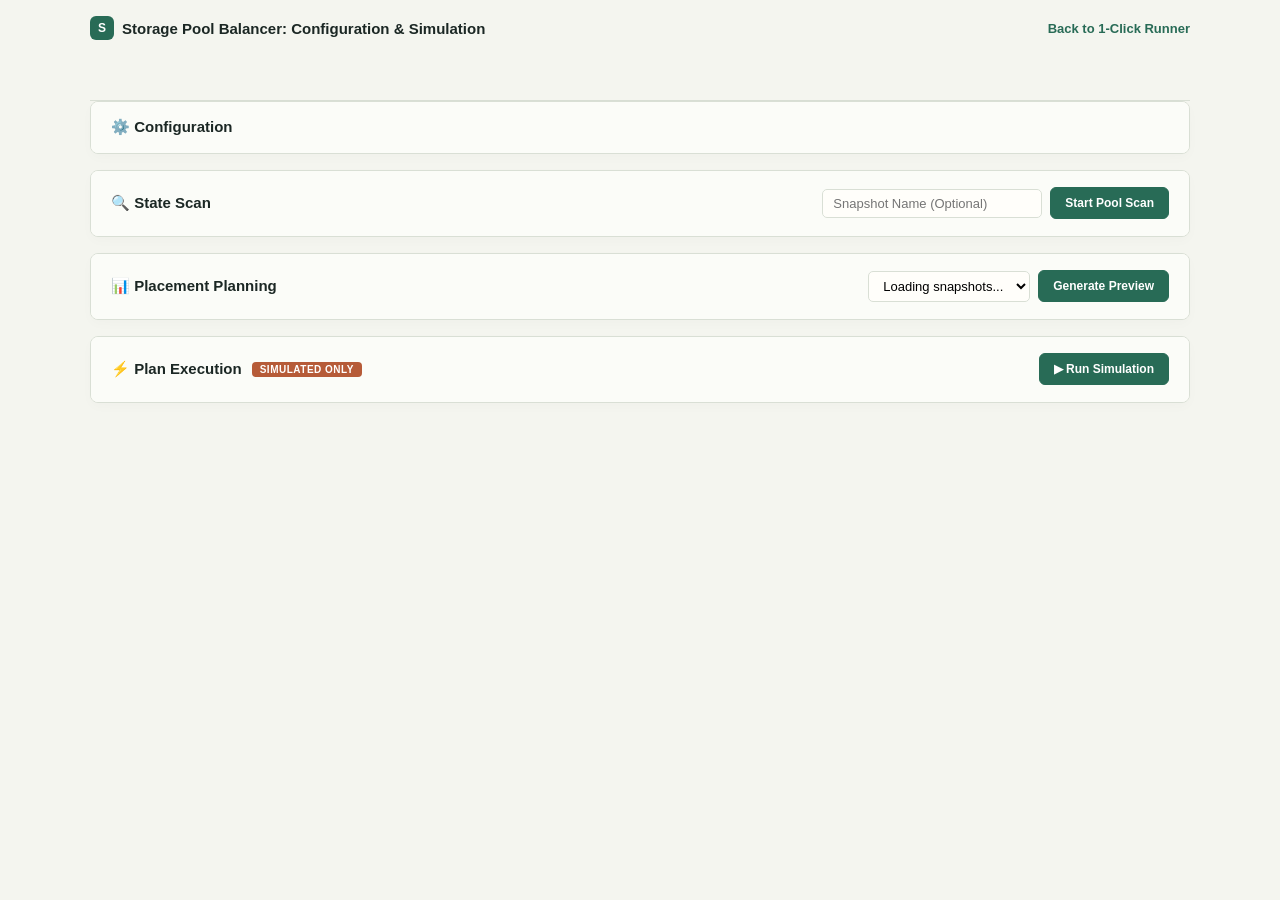
==== StorageBalancer.App/wwwroot/configuration.html @ 64edea71 "Added "Empty Folder Cleanup" step in Plan Execution" ====
<!DOCTYPE html>
<html lang="en">
<head>
    <meta charset="utf-8">
    <meta name="viewport" content="width=device-width, initial-scale=1">
    <title>Storage Pool Balancer: Configuration & Simulation</title>
    <link rel="stylesheet" href="/shared.css">
    <style>
        :root { color-scheme:light; --ink:#1b2724; --muted:#687772; --paper:#f4f5ef; --surface:#fffefa; --line:#d9dfd5; --green:#286b56; --deep:#1d4d3e; --orange:#b65b38; --blue:#205e7a; }
        * { box-sizing:border-box; }
        body { margin:0; color:var(--ink); background-color:var(--paper); font-family:"Segoe UI Variable","Segoe UI",sans-serif; }
        button,input,select { font:inherit; }
        button { cursor:pointer; }
        .shell { width:min(1100px,calc(100% - 36px)); margin:0 auto; padding-bottom: 60px; }
        header { display:flex; align-items:center; justify-content:space-between; padding:16px 0; border-bottom:1px solid var(--line); margin-bottom: 24px; }
        .brand { font-size:15px; font-weight:750; color:var(--ink); text-decoration:none; display:flex; align-items:center; gap:8px;}
        .brand-icon { background:var(--green); color:white; width:24px; height:24px; border-radius:6px; display:grid; place-items:center; font-size:12px; }
        .nav-link { color:var(--green); font-size:13px; font-weight:650; text-decoration:none; }

        details { background:var(--surface); border:1px solid var(--line); border-radius:8px; margin-bottom:16px; overflow:hidden; box-shadow:0 4px 12px rgba(0,0,0,0.02); }
        summary { padding:16px 20px; font-size:15px; font-weight:700; cursor:pointer; background:#fbfcf8; user-select:none; border-bottom:1px solid transparent; transition:border-color 0.2s; display:flex; justify-content:space-between; align-items:center; }
        details[open] summary { border-bottom-color:var(--line); }
        .summary-title { display:flex; align-items:center; gap:10px; }
        .summary-subtitle { font-size:12px; color:var(--muted); font-weight:400; }
        .content { padding:20px; }

        .btn { padding:8px 14px; border:1px solid var(--line); border-radius:6px; background:var(--surface); color:var(--ink); font-size:12px; font-weight:650; }
        .btn:hover { border-color:#9daea3; }
        .btn.primary { background:var(--green); border-color:var(--green); color:white; }
        .btn.primary:hover { background:var(--deep); }
        .btn:disabled { opacity:0.5; cursor:wait; }
        .btn.danger { color:var(--orange); border-color:var(--line); }

        .vol-grid { display:grid; grid-template-columns: 80px 1.2fr 1.2fr 110px 120px 40px; gap:8px; align-items:center; margin-bottom:8px; }
        @media(max-width:800px) { .vol-grid { grid-template-columns: 1fr; border-bottom:1px dashed var(--line); padding-bottom:12px; } }

        .field input, .field select { width:100%; padding:6px 10px; border:1px solid var(--line); border-radius:5px; background:#fbfcf8; outline:none; font-size:13px; min-height: 32px; }
        .field input:focus, .field select:focus { border-color:var(--green); box-shadow:0 0 0 2px rgb(40 107 86 / 12%); }
        .field-header { font-size:11px; font-weight:700; color:var(--muted); text-transform:uppercase; margin-bottom:4px; padding-left:2px; }

        .vol-headers { display:grid; grid-template-columns: 80px 1.2fr 1.2fr 110px 120px 40px; gap:8px; margin-bottom:8px; }
        @media(max-width:800px) { .vol-headers { display:none; } }

        .rule-card { border:1px solid var(--line); border-radius:6px; padding:12px; margin-bottom:10px; background:#fbfcf8; }
        .rule-row-1 { display:grid; grid-template-columns: 1fr auto auto auto; gap:12px; align-items:center; margin-bottom:10px; }
        .rule-row-2 { border-top:1px dashed var(--line); padding-top:10px; display:flex; flex-wrap:wrap; gap:6px; align-items:center; }
        .hidden { display: none !important; }

        .pill { padding:4px 10px; border-radius:99px; font-size:11px; font-weight:700; cursor:pointer; user-select:none; transition:all 0.15s; border:1px solid var(--line); background:var(--surface); color:var(--muted); }
        .pill.active { background:var(--green); border-color:var(--green); color:white; }
        .pill:hover:not(.active) { border-color:var(--muted); color:var(--ink); }
        .pill.pill-all { border: 1px dashed #3182ce; color: #2b6cb0; background: transparent; font-weight: 700; }
        .pill.pill-all:hover:not(.active) { border-color: #2b6cb0; background: rgb(49 130 206 / 10%); }
        .pill.pill-all.active { background: #2b6cb0; border-color: #2b6cb0; color: white; }
        .pill.inherited-all { border: 1px solid var(--green) !important; box-shadow: inset 0 0 0 1px var(--green); background: transparent !important; color: var(--green) !important; font-weight: 700; }
        .pill-divider { width: 1px; height: 16px; background: var(--line); margin: 0 4px; display: inline-block; }

        .scan-table { width:100%; border-collapse:collapse; font-size:13px; table-layout:fixed; }
        .scan-table th { text-align:left; font-size:11px; font-weight:750; color:var(--muted); text-transform:uppercase; padding:8px; border-bottom:1px solid var(--line); }
        .scan-table td { padding:10px 8px; border-bottom:1px solid #f0f3f1; }
        /* State Indicators */
        .state-pill { display: inline-block; padding: 4px 10px; border-radius: 99px; font-size: 11px; font-weight: 750; white-space: nowrap; }
        .state-complete { background: #d1e7dd; color: #0f5132; }
        .state-failed { background: #f8d7da; color: #842029; }
        .state-text { display: inline-flex; align-items: center; gap: 6px; font-size: 12px; font-weight: 650; white-space: nowrap; color: var(--ink); }
        .status-dot { width: 8px; height: 8px; border-radius: 50%; }
        .dot-scan { background: var(--green); box-shadow: 0 0 0 0 rgba(40,107,86,0.4); animation: pulse 1.5s infinite; }
        .dot-wait { background: #a0aba6; } /* Neutral gray for waiting */
        @keyframes pulse { 0% { box-shadow: 0 0 0 0 rgba(40,107,86,0.5); } 70% { box-shadow: 0 0 0 5px rgba(40,107,86,0); } 100% { box-shadow: 0 0 0 0 rgba(40,107,86,0); } }

        .toolbar { display:flex; gap:12px; align-items:center; justify-content:space-between; margin-bottom:16px; }
        .unit-input { position:relative; }
        .unit-input input { padding-right:32px; }
        .unit-input span { position:absolute; right:8px; top:8px; font-size:11px; color:var(--muted); }
        .remove-btn { background:none; border:none; color:var(--orange); font-size:18px; font-weight:bold; cursor:pointer; padding:4px; opacity:0.6; }
        .remove-btn:hover { opacity:1; }
        .notice { font-size:13px; margin-bottom:12px; padding:12px 16px; border-radius:6px; display:none; }
        .notice.error { color:#842029; background-color:#f8d7da; border:1px solid #f5c2c7; display:block; }
        .notice.success { color:#0f5132; background-color:#d1e7dd; border:1px solid #badbcc; display:block; }
        .notice.info { color:var(--deep); background-color:#eaf2ed; border:1px solid #c2dbcd; display:flex; align-items:center; gap:10px; }
        .spinner { width:14px; height:14px; border:2px solid currentColor; border-top-color:transparent; border-radius:50%; animation:spin 0.8s linear infinite; display:inline-block; vertical-align:middle; flex-shrink:0; }
        @keyframes spin { 0% { transform: rotate(0deg); } 100% { transform: rotate(360deg); } }

        /* Nested Collapsables */
        .sub-details { border: 1px solid var(--line); border-radius: 6px; margin-bottom: 20px; background: #fffefa; }
        .sub-details > summary { padding: 12px 16px; font-size: 14px; background: color-mix(in srgb, var(--paper) 60%, transparent); border-radius: 6px; }
        .sub-details[open] > summary { border-bottom-left-radius: 0; border-bottom-right-radius: 0; border-bottom: 1px solid var(--line); }
        .sub-details:not([open]) > summary .btn, .sub-details:not([open]) > summary .drivepool-toggle, .sub-details:not([open]) > summary .plan-stayed-intact-toggle { display: none !important; }
        .sub-content { padding: 16px; }

        /* Ordering Buttons */
        .move-btn { background: none; border: none; font-size: 14px; cursor: pointer; color: var(--muted); padding: 2px 4px; border-radius: 4px; }
        .move-btn:hover { color: var(--ink); background: var(--line); }
        .rule-row-1 { display: grid; grid-template-columns: auto 1fr auto auto auto; gap: 12px; align-items: center; margin-bottom: 10px; }

        /* Drag and Drop styles */
        .drag-handle { cursor: grab; padding: 0 4px; color: var(--muted); font-size: 16px; user-select: none; }
        .drag-handle:active { cursor: grabbing; }
        .rule-card.dragging { opacity: 0.4; border: 1px dashed var(--muted); }
        .rule-card.drag-over { box-shadow: 0 -3px 0 var(--green); z-index: 1; position: relative; }
        /* This prevents drag flickering when hovering over inputs inside the card */
        body.is-dragging .rule-card * { pointer-events: none; }

        /* Simulation Table Extras */
        th[title], .field-header[title], label[title], .reason-badge[title] { cursor: help; }
        .sortable { cursor: pointer; user-select: none; }
        .sortable:hover { color: var(--ink) !important; }
        .util-bar-bg { flex: 1; background: var(--line); height: 6px; border-radius: 3px; overflow: hidden; max-width: 150px; }
        .util-bar-fill { background: var(--green); height: 100%; transition: width 0.3s; }

        /* Simulation & Preview Rich Visuals */
        .plan-table { width:100%; border-collapse:collapse; font-size:12px; text-align:left; }
        .plan-table th { padding:8px 12px; font-size:10px; font-weight:750; color:var(--muted); text-transform:uppercase; border-bottom:1px solid var(--line); }
        .plan-table td { padding:10px 12px; border-bottom:1px solid #f0f3f1; vertical-align: top; }
        .plan-muted { color:var(--muted); }
        .reason-badge { display:inline-block; padding:3px 6px; background:#e9eee3; color:var(--deep); border-radius:4px; font-size:10px; font-weight:700; white-space:nowrap; }
        .target-col { display:flex; align-items:center; gap:6px; white-space:nowrap; }
        .transfer-swatch { width:9px; height:9px; flex:none; background:var(--source-color); border-radius:2px; display:inline-block; }

        .volume-grid { display:grid; grid-template-columns:repeat(auto-fit,minmax(min(100%,270px),1fr)); gap:10px; margin-top:15px; }
        .volume-card { min-width:0; padding:0; overflow:hidden; color:var(--ink); text-align:left; background:var(--surface); border:1px solid var(--line); border-top:5px solid var(--volume-color); border-radius:7px; }
        .volume-card-head { display:flex; justify-content:space-between; gap:12px; padding:12px 13px 8px; background:color-mix(in srgb,var(--volume-color) 11%,var(--surface)); border-bottom:1px solid color-mix(in srgb,var(--volume-color) 22%,var(--line)); }
        .volume-alias { font-size:14px; font-weight:750; }
        .volume-size { text-align:right; white-space:nowrap; font-size:12px; font-variant-numeric:tabular-nums; }
        .provenance-bar { display:flex; height:19px; margin:6px 13px 8px; overflow:hidden; background:#e4e8e1; border-radius:3px; }
        .provenance-segment { min-width:1px; height:100%; }
        .provenance-legend { display:flex; flex-wrap:wrap; gap:5px 11px; padding:0 13px 11px; }
        .provenance-key { display:inline-flex; align-items:center; gap:5px; color:var(--muted); font-size:10px; }
        .volume-state { padding:0 13px 11px; color:var(--orange); font-size:11px; }
    </style>
</head>
<body>
    <header class="shell">
        <a href="/" class="brand"><span class="brand-icon">S</span> Storage Pool Balancer: Configuration & Simulation</a>
        <a href="/" class="nav-link">Back to 1-Click Runner</a>
    </header>

    <main class="shell">
        <!-- CONFIGURATION -->
        <details id="details-config">
            <summary>
                <div class="summary-title">⚙️ Configuration</div>
            </summary>
            <div class="content">
                <div class="toolbar" style="margin-bottom:24px;">
                    <div style="display:flex; gap:16px; width:100%;">
                        <div class="field" style="flex:1;">
                            <div class="field-header" title="Folder directory where storage pool scan snapshots (.json) are stored and loaded">Snapshots Folder</div>
                            <input type="text" id="cfg-snapshot-dir" placeholder="E:\Snapshots">
                        </div>
                    </div>
                </div>

                <!-- VOLUMES SUB-SECTION -->
                <details class="sub-details" open>
                    <summary style="display:flex; justify-content:space-between; align-items:center;">
                        <span title="Physical or logical volumes participating in the storage pool">Volumes</span>
                        <div style="display:flex; align-items:center; gap:16px;">
                            <label for="cfg-drivepool" class="drivepool-toggle" onclick="event.stopPropagation();" style="display:inline-flex; align-items:center; gap:6px; font-size:12px; font-weight:600; cursor:pointer;" title="DrivePool mode: When enabled, the Root Folder will be determined automatically (PoolPart.*, and it's not hidden).">
                                <input type="checkbox" id="cfg-drivepool" style="width:14px; height:14px;" onchange="toggleRootFolders()"> DrivePool Mode
                            </label>
                            <button class="btn" onclick="event.preventDefault(); addVolume()" title="Add a new volume to the pool configuration">+ Add Volume</button>
                        </div>
                    </summary>
                    <div class="sub-content">
                        <div class="vol-headers" id="vol-headers">
                            <div class="field-header" title="Short identifier for the volume (e.g. M01) used in rules and balancing reports">Alias</div>
                            <div class="field-header" title="Local drive letter or directory path where the volume is mounted (e.g. R:\ or C:\Mount\Vol1)">Mount Point</div>
                            <div class="field-header root-header" title="Relative folder path inside the mount point where pool content begins (leave blank if at volume root). In DrivePool mode, Root Folder will be determined automatically (PoolPart.*, and it's not hidden).">Root Folder</div>
                            <div class="field-header" title="Total usable storage capacity of the volume in GiB">Capacity</div>
                            <div class="field-header" title="Only use when more then one volume are on the same physical disk, the name is not important, This allows the tool to limit to one action at a times on those volumes">Physical Disk</div>
                            <div></div>
                        </div>
                        <div id="volumes-container"></div>
                    </div>
                </details>

                <!-- RULES SUB-SECTION -->
                <details class="sub-details" open>
                    <summary>
                        <span title="Balancing rules defining where specific folders in the pool are stored. Evaluated from top to bottom.">Balancing Rules</span>
                        <button class="btn" onclick="event.preventDefault(); addRule()" title="Create a new file placement rule to control folder placement">+ Add Rule</button>
                    </summary>
                    <div class="sub-content">
                        <div id="rules-container"></div>
                    </div>
                </details>

                <!-- EXECUTION & SAFETY SUB-SECTION -->
                <details class="sub-details" open>
                    <summary>
                        <span title="Settings controlling balancing execution and safe file transfer workers">Execution & Safety Settings</span>
                    </summary>
                    <div class="sub-content">
                        <div style="display:grid; grid-template-columns:repeat(auto-fit, minmax(220px, 1fr)); gap:16px;">
                            <div class="field">
                                <div class="field-header" title="Maximum concurrent threads / worker tasks to move files concurrently during live execution (subject to physical disk locks)">Live Execution Threads</div>
                                <input type="number" id="cfg-max-threads" min="1" max="16" value="2">
                            </div>
                            <div class="field" style="display:flex; flex-direction:column; justify-content:center;">
                                <label style="display:flex; align-items:center; gap:8px; font-size:13px; font-weight:600; cursor:pointer;" title="Re-read file from destination stream after copying to verify bit-level checksum match">
                                    <input type="checkbox" id="cfg-verify-copies" checked style="width:16px; height:16px;">
                                    Verify File Copies (Checksum)
                                </label>
                                <div style="font-size:11px; color:var(--muted); margin-top:4px;">Stream SHA-256 verification before source deletion</div>
                            </div>
                        </div>
                    </div>
                </details>

                <div id="config-notice" class="notice"></div>

                <div style="display:flex; justify-content:flex-end; margin-top:20px;">
                    <button class="btn primary" id="btn-save-config" onclick="saveConfig();" style="padding:10px 22px; font-size:13px;" title="Save all changes to volumes, rules, and pool settings">Save Configuration</button>
                </div>
            </div>
        </details>

        <!-- STATE SCAN -->
        <details id="details-scan">
            <summary style="display:flex; justify-content:space-between; align-items:center; gap:12px; flex-wrap:wrap;">
                <div class="summary-title">🔍 State Scan <span class="summary-subtitle" id="scan-subtitle"></span></div>
                <div style="display:flex; align-items:center; gap:8px;" onclick="event.stopPropagation();">
                    <input type="text" id="scan-name" placeholder="Snapshot Name (Optional)" title="Optional custom name for this scan snapshot. Defaults to date and time if empty" style="width:220px; padding:6px 10px; border:1px solid var(--line); border-radius:5px; background:var(--surface); font-size:13px; font-weight:normal;">
                    <button class="btn danger" id="btn-scan-cancel" onclick="event.stopPropagation(); cancelScan()" style="display:none;" title="Cancel the currently running pool scan">Cancel Scan</button>
                    <button class="btn primary" id="btn-scan-start" onclick="event.stopPropagation(); document.getElementById('details-scan').open = true; startScan();" title="Start scanning all configured volumes to catalog files, folders, and sizes">Start Pool Scan</button>
                </div>
            </summary>
            <div class="content">
                <table class="scan-table">
                <thead>
                        <tr>
                            <th style="width: 70px;" title="Volume alias being scanned">Volume</th>
                            <th style="width: 120px;" title="Current scan status: Scanning, Waiting, Queued, Ready, or Complete">State</th>
                            <th style="width: 80px; text-align:right;" title="Total number of files cataloged on this volume">Files</th>
                            <th style="width: 80px; text-align:right;" title="Total number of directories cataloged on this volume">Folders</th>
                            <th style="width: 100px; text-align:right;" title="Total logical file size scanned on this volume">Logical Data</th>
                            <th style="width: auto; padding-left: 16px;" title="Folder path currently being scanned on disk">Current Path</th>
                        </tr>
                    </thead>
                        <tbody id="scan-tbody">
                        <tr><td colspan="6" style="text-align:center; color:var(--muted); padding:20px;">No scan running.</td></tr>
                    </tbody>
                </table>
                <div id="scan-notice" class="notice"></div>
            </div>
        </details>

        <!-- PLACEMENT PLANNING -->
        <details id="details-plan">
            <summary style="display:flex; justify-content:space-between; align-items:center; gap:12px; flex-wrap:wrap;">
                <div class="summary-title">📊 Placement Planning <span class="summary-subtitle" id="plan-subtitle"></span></div>
                <div style="display:flex; align-items:center; gap:8px;" onclick="event.stopPropagation();">
                    <select id="plan-snapshot-select" onchange="state.activePlanSnapshot = null;" style="max-width:280px; padding:6px 10px; border:1px solid var(--line); border-radius:5px; background:var(--surface); font-size:13px; font-weight:normal;"><option value="">Loading snapshots...</option></select>
                    <button class="btn primary" id="btn-plan-generate" onclick="event.stopPropagation(); document.getElementById('details-plan').open = true; generatePlan();">Generate Preview</button>
                </div>
            </summary>
            <div class="content">
                <div id="plan-notice" class="notice"></div>

                <div id="plan-results" style="margin-top:20px;"></div>
            </div>
        </details>

        <!-- PLAN EXECUTION (SIMULATION) -->
        <details id="details-exec">
            <summary style="display:flex; justify-content:space-between; align-items:center; gap:12px; flex-wrap:wrap;">
                <div class="summary-title" style="display:flex; align-items:center; gap:10px;">
                    <span>⚡ Plan Execution</span>
                    <span style="background:#b65b38; color:white; font-size:10px; font-weight:800; padding:2px 8px; border-radius:4px; letter-spacing:0.5px;">SIMULATED ONLY</span>
                    <span class="summary-subtitle" id="exec-subtitle"></span>
                </div>
                <div style="display:flex; align-items:center; gap:8px;" onclick="event.stopPropagation();">
                    <button class="btn danger" id="btn-exec-cancel" onclick="event.stopPropagation(); cancelSimExecution()" style="display:none;" title="Cancel currently running simulation">Cancel Simulation</button>
                    <button class="btn primary" id="btn-exec-start" onclick="event.stopPropagation(); document.getElementById('details-exec').open = true; startSimExecution();" title="Run simulated file balancing execution">▶ Run Simulation</button>
                </div>
            </summary>
            <div class="content">
                <!-- Simulation Settings Toolbar -->
                <div class="toolbar" style="margin-bottom:16px; background:#fbfcf9; border:1px solid var(--line); border-radius:6px; padding:12px 16px; display:flex; flex-wrap:wrap; gap:16px; align-items:flex-end;">
                    <div class="field" style="flex:1; min-width:220px; align-self:center;">
                        <span style="font-size:12px; color:var(--muted);">
                            Uses snapshot selected in <strong>Placement Planning</strong> above.
                        </span>
                    </div>
                    <div class="field" style="width:160px;">
                        <div class="field-header" title="Maximum concurrent worker threads for this simulation">Nb of threads for Sim</div>
                        <input type="number" id="sim-threads" min="1" max="16" value="2">
                    </div>
                    <div class="field" style="width:180px;">
                        <div class="field-header" title="Simulated time scale for file balancing">Sim Duration</div>
                        <select id="sim-duration">
                            <option value="0">0s (Instant / No delay)</option>
                            <option value="30">30 seconds</option>
                            <option value="60">1 minute</option>
                            <option value="120" selected>2 minutes (Default)</option>
                            <option value="300">5 minutes</option>
                            <option value="600">10 minutes</option>
                        </select>
                    </div>
                </div>

                <!-- Summary bar with progress stats -->
                <div class="exec-summary-bar" id="exec-summary-bar" style="display:none;">
                    <div class="exec-stat">
                        <span class="exec-stat-label">Progress</span>
                        <span class="exec-stat-value" id="exec-pct">0%</span>
                    </div>
                    <div class="exec-stat">
                        <span class="exec-stat-label">Transferred</span>
                        <span class="exec-stat-value" id="exec-transferred">0 B / 0 B</span>
                    </div>
                    <div class="exec-stat">
                        <span class="exec-stat-label">Files</span>
                        <span class="exec-stat-value" id="exec-files">0 / 0</span>
                    </div>
                    <div class="exec-stat">
                        <span class="exec-stat-label">Transfer Speed</span>
                        <span class="exec-stat-value" id="exec-speed">0 MB/s</span>
                    </div>
                    <div class="exec-stat">
                        <span class="exec-stat-label">Folders Cleaned</span>
                        <span class="exec-stat-value" id="exec-folders-cleaned">-</span>
                    </div>
                    <div class="exec-progress-container">
                        <div class="exec-progress-fill" id="exec-progress-fill"></div>
                    </div>
                </div>

                <div id="exec-notice" class="notice"></div>

                <!-- Execution table with live dual bars and active disk indicator -->
                <table class="plan-table" id="exec-table" style="width:100%; margin-top:10px;">
                    <thead>
                        <tr>
                            <th style="width: 110px;" title="Volume and physical disk participating in balancing">Volume</th>
                            <th style="width: 80px; text-align:right;" title="Usable capacity of the volume">Capacity</th>
                            <th style="width: auto; min-width: 260px; padding-left: 12px; padding-right: 12px;" title="Visual progression of outgoing data (-OUT) and incoming data (+IN) absorbing into the volume">START (-OUT) vs END (+IN)</th>
                            <th style="width: 240px;" title="Live disk reading or writing activity with throughput">Current Activity</th>
                            <th style="width: 140px; text-align:right;" title="Remaining data to be moved out (-OUT) and moved in (+IN)">Data Remaining</th>
                            <th style="width: 90px; text-align:right;" title="Remaining files to be moved out (-OUT) and moved in (+IN)">Files Remaining</th>
                        </tr>
                    </thead>
                    <tbody id="exec-tbody">
                        <tr><td colspan="6" style="text-align:center; color:var(--muted); padding:20px;">No simulation running. Select a snapshot and click 'Run Simulation'.</td></tr>
                    </tbody>
                </table>
                <div id="exec-folder-cleanup-container" style="display:none; margin-top:20px;"></div>
            </div>
        </details>
    </main>

    <script src="/shared-scanner.js"></script>
    <script src="/shared-planner.js"></script>
    <script src="/shared-executer.js"></script>
    <script>
        const escapeHtml = Balancer.escapeHtml;
        const formatBytes = Balancer.formatBytes;

        let state = { config: { volumes: [], filePlacementRules: [] }, scanPolling: false, activePlanSnapshot: null };
        let draggedRuleIndex = null;
        let activePlan = null;
        let placementSortCol = 'path';
        let placementSortDesc = false;
        let showStayedIntact = false;
        let activeVolumeColors = new Map();

        // ================= CONFIGURATION =================
        async function loadConfig() {
            try {
                const res = await fetch('/api/config');
                if(!res.ok) throw new Error("Failed to load config");
                state.config = await res.json();

                state.config.volumes = state.config.volumes || [];
                state.config.filePlacementRules = state.config.filePlacementRules || [];
                state.config.duplicates = state.config.duplicates || { consolidate: false, allowedVolumeAliases: [] };
                state.config.filler = state.config.filler || { allowedVolumeAliases: [] };
                state.config.unmatched = state.config.unmatched || { allowedVolumeAliases: [] };

                document.getElementById('cfg-snapshot-dir').value = state.config.snapshotsFolder || '';
                document.getElementById('cfg-drivepool').checked = state.config.drivePoolMode;
                document.getElementById('cfg-max-threads').value = state.config.maxExecutionThreads || 2;
                document.getElementById('cfg-verify-copies').checked = state.config.verifyCopies !== false;

                renderVolumes();
                renderRules();
                toggleRootFolders();
                document.getElementById('cfg-drivepool').addEventListener('change', toggleRootFolders);
            } catch (err) {
                showConfigNotice(err.message, true);
            }
        }

        function toggleRootFolders() {
            const isDp = document.getElementById('cfg-drivepool').checked;
            document.querySelectorAll('.root-header, .root-cell').forEach(el => el.style.display = isDp ? 'none' : 'block');
        }

        function renderVolumes() {
            const container = document.getElementById('volumes-container');
            if(!state.config.volumes.length) { container.innerHTML = '<div style="color:var(--muted); font-size:13px;">No volumes defined.</div>'; return; }

            container.innerHTML = state.config.volumes.map((v, i) => `
                <div class="vol-grid" data-index="${i}">
                    <div class="field"><input type="text" class="v-alias" value="${escapeHtml(v.alias)}" placeholder="M01"></div>
                    <div class="field"><input type="text" class="v-mount" value="${escapeHtml(v.mountPoint)}" placeholder="R:\\"></div>
                    <div class="field root-cell"><input type="text" class="v-root" value="${escapeHtml(v.rootFolderRelativePath)}" placeholder="(Root)"></div>
                    <div class="field unit-input"><input type="number" class="v-cap" step="0.1" value="${(v.capacity / (1024**3)).toFixed(1)}"><span>GiB</span></div>
                    <div class="field"><input type="text" class="v-disk" value="${escapeHtml(v.disk)}" placeholder="(Optional)"></div>
                    <button class="remove-btn" onclick="if(confirm('Are you sure you want to delete this volume?')) removeVolume(${i})" title="Remove Volume">×</button>
                </div>
            `).join('');
            toggleRootFolders();
        }

        function syncDOMToState() {
            // Save volumes
            const volRows = document.querySelectorAll('.vol-grid');
            state.config.volumes = Array.from(volRows).map(row => {
                const capStr = row.querySelector('.v-cap').value;
                return {
                    alias: row.querySelector('.v-alias').value.trim(),
                    mountPoint: row.querySelector('.v-mount').value.trim(),
                    rootFolderRelativePath: row.querySelector('.v-root') ? row.querySelector('.v-root').value.trim() : '',
                    capacity: capStr ? Math.round(parseFloat(capStr) * (1024**3)) : 0,
                    disk: row.querySelector('.v-disk').value.trim()
                };
            });

            // Save user rules
            const ruleCards = document.querySelectorAll('.rule-card:not(.rule-card-special)');
            state.config.filePlacementRules = Array.from(ruleCards).map(card => {
                const isDef = card.querySelector('.r-def').checked;
                const isAllActive = card.querySelector('.pill-all')?.classList.contains('active');
                const allowedAliases = isDef ? [] : (isAllActive ? ['*'] : Array.from(card.querySelectorAll('.pill:not(.pill-all).active')).map(p => p.textContent.trim()));
                return {
                    fullRelativePath: card.querySelector('.r-path').value.trim().replace(/\//g, '\\'),
                    startingDepth: parseInt(card.querySelector('.r-depth').value) || 1,
                    deferToFiller: isDef,
                    allowedVolumeAliases: allowedAliases
                };
            });

            // Save special rules (Duplicates, Filler, Unmatched)
            const dupConsolidate = document.getElementById('duplicate-consolidate')?.checked || false;
            const dupIsAllActive = document.querySelector('#duplicate-pills .pill-all')?.classList.contains('active');
            const dupPills = dupIsAllActive ? ['*'] : Array.from(document.querySelectorAll('#duplicate-pills .pill:not(.pill-all).active')).map(p => p.textContent.trim());
            state.config.duplicates = {
                consolidate: dupConsolidate,
                allowedVolumeAliases: dupPills
            };

            const fillerIsAllActive = document.querySelector('#filler-pills .pill-all')?.classList.contains('active');
            const fillerPills = fillerIsAllActive ? ['*'] : Array.from(document.querySelectorAll('#filler-pills .pill:not(.pill-all).active')).map(p => p.textContent.trim());
            state.config.filler = {
                consolidate: false,
                allowedVolumeAliases: fillerPills
            };

            const unmatchedIsAllActive = document.querySelector('#unmatched-pills .pill-all')?.classList.contains('active');
            const unmatchedPills = unmatchedIsAllActive ? ['*'] : Array.from(document.querySelectorAll('#unmatched-pills .pill:not(.pill-all).active')).map(p => p.textContent.trim());
            state.config.unmatched = {
                consolidate: false,
                allowedVolumeAliases: unmatchedPills
            };

            // Save execution settings
            state.config.maxExecutionThreads = parseInt(document.getElementById('cfg-max-threads')?.value) || 2;
            state.config.verifyCopies = document.getElementById('cfg-verify-copies')?.checked !== false;
        }

        function addVolume() {
            syncDOMToState();
            state.config.volumes.push({ alias: '', mountPoint: '', capacity: 0, rootFolderRelativePath: '', disk: '' });
            renderVolumes();
            renderRules();
        }

        function removeVolume(idx) {
            syncDOMToState();
            state.config.volumes.splice(idx, 1);
            renderVolumes();
            renderRules();
        }

        // --- Drag and Drop Handlers ---
        function handleDragStart(e, idx) {
            syncDOMToState(); // Save inputs before reordering
            draggedRuleIndex = idx;
            e.dataTransfer.effectAllowed = 'move';
            e.dataTransfer.setData('text/plain', idx);
            // setTimeout prevents the element from visually disappearing while dragging
            setTimeout(() => {
                e.target.classList.add('dragging');
                document.body.classList.add('is-dragging');
            }, 0);
        }

        function handleDragOver(e) {
            e.preventDefault(); // Necessary to allow dropping
            e.dataTransfer.dropEffect = 'move';
            const card = e.target.closest('.rule-card');
            if (card && !card.classList.contains('rule-card-special') && card.dataset.index != draggedRuleIndex) {
                card.classList.add('drag-over');
            }
            return false;
        }

        function handleDragLeave(e) {
            const card = e.target.closest('.rule-card');
            if (card) {
                card.classList.remove('drag-over');
            }
        }

        function handleDrop(e, targetIdx) {
            e.stopPropagation();
            e.preventDefault();
            if (draggedRuleIndex !== null && draggedRuleIndex !== targetIdx && targetIdx < state.config.filePlacementRules.length) {
                const rules = state.config.filePlacementRules;
                const [movedRule] = rules.splice(draggedRuleIndex, 1);
                rules.splice(targetIdx, 0, movedRule);
                renderRules();
            }
            return false;
        }

        function handleDragEnd(e) {
            e.target.classList.remove('dragging');
            document.body.classList.remove('is-dragging');
            document.querySelectorAll('.rule-card').forEach(c => c.classList.remove('drag-over'));
            draggedRuleIndex = null;
        }

        // --- Rule Rendering ---
        function renderRules() {
            const container = document.getElementById('rules-container');
            const rules = state.config.filePlacementRules || [];
            const aliases = (state.config.volumes || []).map(v => v.alias || '(Empty)');

            function renderPillList(allowedList) {
                if (!aliases.length) return '<span style="font-size:11px; color:var(--muted);">Add a volume first</span>';
                const isAll = (allowedList || []).includes('*');
                const allowed = new Set(allowedList || []);
                return `
                    <div class="pill pill-all ${isAll ? 'active' : ''}" onclick="toggleAllPill(this)" title="Always allow all pool volumes (including any drives added later)">✦ All</div>
                    <div class="pill-divider"></div>` +
                    aliases.map(a =>
                        `<div class="pill ${isAll ? 'inherited-all' : (allowed.has(a) ? 'active' : '')}" onclick="togglePill(this)">${escapeHtml(a)}</div>`
                    ).join('');
            }

            const defDup = state.config.duplicates || { consolidate: false, allowedVolumeAliases: [] };
            const defDupPills = renderPillList(defDup.allowedVolumeAliases);

            const filler = state.config.filler || { allowedVolumeAliases: [] };
            const fillerPills = renderPillList(filler.allowedVolumeAliases);

            const defUnmatched = state.config.unmatched || { allowedVolumeAliases: [] };
            const defUnmatchedPills = renderPillList(defUnmatched.allowedVolumeAliases);

            const hasFillerRules = rules.some(r => r.deferToFiller);

            let userRulesHtml = rules.map((r, i) => {
                const isDef = r.deferToFiller;
                const pills = renderPillList(r.allowedVolumeAliases);

                return `
                <div class="rule-card" data-index="${i}" draggable="true"
                     ondragstart="handleDragStart(event, ${i})" ondragover="handleDragOver(event)"
                     ondragleave="handleDragLeave(event)" ondrop="handleDrop(event, ${i})" ondragend="handleDragEnd(event)">
                    <div class="rule-row-1">
                        <div style="display:flex; gap:2px; padding-right:8px; border-right:1px solid var(--line); align-items:center;">
                            <div class="drag-handle" title="Drag to reorder rule priority (rules are evaluated top-to-bottom)">⋮⋮</div>
                            <button class="move-btn" onclick="moveRule(${i}, 'up')" title="Move rule up (evaluated earlier)">↑</button>
                            <button class="move-btn" onclick="moveRule(${i}, 'down')" title="Move rule down (evaluated later)">↓</button>
                        </div>
                        <div class="field"><input type="text" class="r-path" value="${escapeHtml(r.fullRelativePath)}" placeholder="Path (e.g. Movies)" title="Root-relative folder path in the pool to balance (e.g. Movies, Backups, or leave blank for entire pool)"></div>
                        <label style="font-size:12px; display:flex; align-items:center; gap:6px; cursor:pointer;" title="Postpones placing these files until all consolidated rules have run. Files stay on their current drive if space allows, or scatter individually across target volumes to fill remaining space without folder consolidation.">
                            <input type="checkbox" class="r-def" ${isDef?'checked':''} onchange="toggleRuleDef(this)"> Defer to filler
                        </label>
                        <div class="field r-depth-container" style="display:${isDef ? 'none' : 'flex'}; align-items:center; gap:6px;" title="Starting Depth: Folder nesting level at which rules apply. Depth 1 balances this entire folder as a single unit onto one volume. Depth 2 splits and balances immediate subfolders independently across target volumes. Higher depths balance deeper subfolders.">
                            <span style="font-size:12px; color:var(--muted);">Depth:</span>
                            <input type="number" class="r-depth" min="1" value="${r.startingDepth}" style="width:60px;">
                        </div>
                        <button class="remove-btn" onclick="if(confirm('Are you sure you want to delete this rule?')) removeRule(${i})" title="Remove Rule">×</button>
                    </div>
                    <div class="rule-row-2 ${isDef?'hidden':''}">
                        <span style="font-size:11px; color:var(--muted); margin-right:8px;" title="Allowed target volumes where files matching this rule may be placed. Click volumes or choose '✦ All'.">TARGETS:</span>
                        <div class="rule-pills-container" style="display:inline-flex; flex-wrap:wrap; gap:6px; align-items:center;">
                            ${pills}
                        </div>
                    </div>
                </div>
                `;
            }).join('');

            if (rules.length === 0) {
                userRulesHtml = '<div style="color:var(--muted); font-size:13px; margin-bottom:12px;">No custom rules defined (all files will follow placement below).</div>';
            }

            const duplicateHtml = `
            <div class="rule-card rule-card-special" style="border-left: 3px solid var(--muted); background: #fdfdfc;">
                <div class="rule-row-1" style="grid-template-columns: auto 1fr auto;">
                    <div style="display:flex; align-items:center;">
                        <span style="font-size:11px; font-weight:800; color:var(--deep); background:#ecefe9; padding:2px 8px; border-radius:4px; letter-spacing:0.5px;" title="Duplicate file copies (e.g. DrivePool mirrored copies). Processed after all custom rules.">DUPLICATE</span>
                    </div>
                    <div></div>
                    <label style="font-size:12px; display:flex; align-items:center; gap:6px; cursor:pointer;" title="Consolidate duplicate copies: When checked, tries to place all duplicate copies under a folder (grouped by rule depth) onto the same volume (1 copy per volume) rather than dispersing them across emptiest volumes.">
                        <input type="checkbox" id="duplicate-consolidate" ${defDup.consolidate ? 'checked' : ''}> Consolidate
                    </label>
                </div>
                <div class="rule-row-2">
                    <span style="font-size:11px; color:var(--muted); margin-right:8px;" title="Preferred target volumes for duplicate copies. If preferred volumes are full, all pool volumes will be used. Click volumes or choose '✦ All'.">TARGETS:</span>
                    <div id="duplicate-pills" class="rule-pills-container" style="display:inline-flex; flex-wrap:wrap; gap:6px; align-items:center;">
                        ${defDupPills}
                    </div>
                </div>
                <div style="margin-top:6px; font-size:11px; color:var(--muted); font-style:italic;">Selected targets are preferred; all pool volumes will be used if preferred volumes are full.</div>
            </div>
            `;

            const fillerHtml = `
            <div id="rule-card-filler" class="rule-card rule-card-special" style="border-left: 3px solid var(--muted); background: #fdfdfc; display: ${hasFillerRules ? 'block' : 'none'};">
                <div class="rule-row-1" style="grid-template-columns: auto 1fr auto;">
                    <div style="display:flex; align-items:center;">
                        <span style="font-size:11px; font-weight:800; color:var(--deep); background:#ecefe9; padding:2px 8px; border-radius:4px; letter-spacing:0.5px;" title="Files matching custom rules that have 'Defer to filler' enabled">FILLER</span>
                    </div>
                    <div></div>
                    <span style="font-size:11px; color:var(--muted);" title="Target volumes for rules with 'Defer to filler' enabled. Placed before duplicate and unmatched processing.">Rules deferred to fill remaining space</span>
                </div>
                <div class="rule-row-2">
                    <span style="font-size:11px; color:var(--muted); margin-right:8px;" title="Preferred target volumes for filler files when space requires relocation. If preferred volumes are full, all pool volumes will be used. Click volumes or choose '✦ All'.">TARGETS:</span>
                    <div id="filler-pills" class="rule-pills-container" style="display:inline-flex; flex-wrap:wrap; gap:6px; align-items:center;">
                        ${fillerPills}
                    </div>
                </div>
                <div style="margin-top:6px; font-size:11px; color:var(--muted); font-style:italic;">Selected targets are preferred; all pool volumes will be used if preferred volumes are full.</div>
            </div>
            `;

            const unmatchedHtml = `
            <div class="rule-card rule-card-special" style="border-left: 3px solid var(--muted); background: #fdfdfc;">
                <div class="rule-row-1" style="grid-template-columns: auto 1fr auto;">
                    <div style="display:flex; align-items:center;">
                        <span style="font-size:11px; font-weight:800; color:var(--deep); background:#ecefe9; padding:2px 8px; border-radius:4px; letter-spacing:0.5px;" title="Built-in catch-all rule evaluated at the very end">UNMATCHED</span>
                    </div>
                    <div></div>
                    <span style="font-size:11px; color:var(--muted);" title="Unmatched files remain on current volume if space permits, or balance onto emptiest volumes.">Catch-all placement</span>
                </div>
                <div class="rule-row-2">
                    <span style="font-size:11px; color:var(--muted); margin-right:8px;" title="Preferred target volumes for unmatched files. If preferred volumes are full, all pool volumes will be used. Click volumes or choose '✦ All'.">TARGETS:</span>
                    <div id="unmatched-pills" class="rule-pills-container" style="display:inline-flex; flex-wrap:wrap; gap:6px; align-items:center;">
                        ${defUnmatchedPills}
                    </div>
                </div>
                <div style="margin-top:6px; font-size:11px; color:var(--muted); font-style:italic;">Selected targets are preferred; all pool volumes will be used if preferred volumes are full.</div>
            </div>
            `;

            container.innerHTML = userRulesHtml + duplicateHtml + fillerHtml + unmatchedHtml;
        }

        function toggleAllPill(el) {
            const container = el.closest('.rule-pills-container');
            if (!container) return;
            const volumePills = container.querySelectorAll('.pill:not(.pill-all)');

            if (el.classList.contains('active')) {
                // Turn OFF '✦ All' -> restore previous selection
                el.classList.remove('active');
                volumePills.forEach(p => p.classList.remove('inherited-all'));

                let saved = [];
                if (container.dataset.savedSelection) {
                    try {
                        saved = JSON.parse(container.dataset.savedSelection);
                    } catch (e) {}
                    delete container.dataset.savedSelection;
                }

                const savedSet = new Set(saved);
                volumePills.forEach(p => {
                    if (savedSet.has(p.textContent.trim())) {
                        p.classList.add('active');
                    } else {
                        p.classList.remove('active');
                    }
                });
            } else {
                // Turn ON '✦ All' -> save current selection, show thick green outlines
                const currentActive = Array.from(volumePills)
                    .filter(p => p.classList.contains('active'))
                    .map(p => p.textContent.trim());
                container.dataset.savedSelection = JSON.stringify(currentActive);

                volumePills.forEach(p => {
                    p.classList.remove('active');
                    p.classList.add('inherited-all');
                });
                el.classList.add('active');
            }
        }

        function togglePill(el) {
            const container = el.closest('.rule-pills-container');
            if (!container) {
                el.classList.toggle('active');
                return;
            }
            const allPill = container.querySelector('.pill-all');
            if (allPill && allPill.classList.contains('active')) {
                // Exits '✦ All' mode and activates only this clicked pill
                allPill.classList.remove('active');
                delete container.dataset.savedSelection;
                const volumePills = container.querySelectorAll('.pill:not(.pill-all)');
                volumePills.forEach(p => {
                    p.classList.remove('inherited-all');
                    p.classList.remove('active');
                });
                el.classList.add('active');
            } else {
                // Normal toggle without touching '✦ All'
                el.classList.toggle('active');
            }
        }

        function toggleRuleDef(cb) {
            const card = cb.closest('.rule-card');
            const row2 = card.querySelector('.rule-row-2');
            const depthContainer = card.querySelector('.r-depth-container');

            if (cb.checked) {
                row2.classList.add('hidden');
                depthContainer.style.display = 'none';
            } else {
                row2.classList.remove('hidden');
                depthContainer.style.display = 'flex';
            }
            updateFillerCardVisibility();
        }

        function updateFillerCardVisibility() {
            const hasFiller = Array.from(document.querySelectorAll('.rule-card:not(.rule-card-special) .r-def')).some(cb => cb.checked);
            const fillerCard = document.getElementById('rule-card-filler');
            if (fillerCard) {
                fillerCard.style.display = hasFiller ? 'block' : 'none';
            }
        }

        function addRule() {
            syncDOMToState();
            state.config.filePlacementRules.unshift({ fullRelativePath: '', startingDepth: 1, deferToFiller: false, allowedVolumeAliases: [] });
            renderRules();
        }

        function removeRule(idx) {
            syncDOMToState();
            state.config.filePlacementRules.splice(idx, 1);
            renderRules();
        }

        function moveRule(idx, action) {
            syncDOMToState();
            const rules = state.config.filePlacementRules;
            if (rules.length <= 1) return;

            const rule = rules.splice(idx, 1)[0];

            if (action === 'up') {
                rules.splice(Math.max(0, idx - 1), 0, rule);
            } else if (action === 'down') {
                rules.splice(Math.min(rules.length, idx + 1), 0, rule);
            } else if (action === 'top') {
                rules.unshift(rule);
            } else if (action === 'bottom') {
                rules.push(rule);
            }

            renderRules();
        }

        function showConfigNotice(msg, isError) {
            const el = document.getElementById('config-notice');
            el.textContent = msg;
            el.className = `notice ${isError ? 'error' : 'success'}`;
            // Clear it after 6 seconds
            setTimeout(() => { if (el.textContent === msg) el.className = 'notice'; }, 6000);
        }

        async function saveConfig() {
            const btn = document.getElementById('btn-save-config');
            btn.disabled = true;
            try {
                syncDOMToState();
                const rules = state.config.filePlacementRules;

                for (let i = 0; i < rules.length; i++) {
                    const r = rules[i];
                    if (!r.deferToFiller && r.allowedVolumeAliases.length === 0) {
                        throw new Error(`Rule ${i + 1} (Path: '${r.fullRelativePath}') is missing targets. Select at least one volume, choose '✦ All', or check 'Defer to filler'.`);
                    }
                }

                const payload = {
                    drivePoolMode: document.getElementById('cfg-drivepool').checked,
                    snapshotsFolder: document.getElementById('cfg-snapshot-dir').value.trim(),
                    volumes: state.config.volumes,
                    filePlacementRules: rules,
                    duplicates: state.config.duplicates,
                    filler: state.config.filler,
                    unmatched: state.config.unmatched
                };

                const res = await fetch('/api/config', { method:'POST', headers:{'Content-Type':'application/json'}, body: JSON.stringify(payload) });

                const text = await res.text();
                let data = {};
                try { data = JSON.parse(text); } catch(e) {}

                if(!res.ok) throw new Error(data.Error || data.error || data.title || `Failed to save configuration (Status ${res.status}).`);

                showConfigNotice("Configuration saved successfully.", false);
                state.activePlanSnapshot = null;
                await loadConfig();
            } catch (err) {
                showConfigNotice(err.message, true);
            } finally {
                btn.disabled = false;
            }
        }

        // ================= SCANNER =================
        async function fetchScanStatus() {
            try {
                const res = await fetch('/api/scan/status');
                const status = await res.json();
                renderScanStatus(status);

                if (status.isScanning && !state.scanPolling) {
                    state.scanPolling = true;
                    pollScan();
                }
            } catch (err) {
                document.getElementById('scan-notice').textContent = err.message;
            }
        }

        function pollScan() {
            setTimeout(async () => {
                await fetchScanStatus();
                if (state.scanPolling) pollScan();
            }, 1000);
        }

        function renderScanStatus(status) {
            const btnStart = document.getElementById('btn-scan-start');
            const btnCancel = document.getElementById('btn-scan-cancel');
            btnStart.style.display = status.isScanning ? 'none' : 'inline-flex';
            btnCancel.style.display = status.isScanning ? 'inline-flex' : 'none';
            btnCancel.disabled = Boolean(status.isCancellationRequested);
            btnCancel.textContent = status.isCancellationRequested ? 'Cancelling...' : 'Cancel Scan';
            document.getElementById('scan-name').disabled = status.isScanning;

            if (status.isScanning) {
                document.getElementById('scan-subtitle').textContent = status.isCancellationRequested ? "Cancelling scan..." : "Scanning in progress...";
            } else if (status.scannedAt) {
                document.getElementById('scan-subtitle').textContent = `Last scan: ${new Date(status.scannedAt).toLocaleTimeString()}`;
                state.scanPolling = false;
                loadSnapshots();
            } else {
                document.getElementById('scan-subtitle').textContent = "";
            }

            Balancer.scan.renderTable(status.volumes, document.getElementById('scan-tbody'), state.config?.volumes);
        }

        async function startScan() {
            const notice = document.getElementById('scan-notice');
            notice.textContent = "";
            notice.className = "notice"; // Clear errors

            const snapName = document.getElementById('scan-name').value.trim();
            try {
                const res = await fetch('/api/scan', { method: 'POST', headers:{'Content-Type':'application/json'}, body: JSON.stringify({ snapshotName: snapName }) });
                const data = await res.json().catch(()=>({}));
                if(!res.ok && res.status !== 202) throw new Error(data.error || "Failed to start scan");
                await fetchScanStatus();
            } catch(err) {
                notice.textContent = err.message;
                notice.className = "notice error";
            }
        }

        async function cancelScan() {
            const notice = document.getElementById('scan-notice');
            try {
                await fetch('/api/scan/cancel', { method: 'POST' });
                await fetchScanStatus();
            } catch(err) {
                notice.textContent = "Failed to cancel scan.";
                notice.className = "notice error";
            }
        }

        // ================= PREVIEW =================
        async function loadSnapshots() {
            const planSelect = document.getElementById('plan-snapshot-select');
            await Balancer.plan.loadSnapshots(planSelect);
        }

        async function generatePlan() {
            const snapName = document.getElementById('plan-snapshot-select').value;
            const btn = document.getElementById('btn-plan-generate');
            const notice = document.getElementById('plan-notice');
            const subtitle = document.getElementById('plan-subtitle');
            const results = document.getElementById('plan-results');

            if (!snapName) return;
            btn.disabled = true;
            const originalBtnHtml = btn.innerHTML;
            btn.innerHTML = `<span class="spinner" style="border-color:#fff; border-top-color:transparent; margin-right:6px;"></span> Generating...`;
            if (subtitle) subtitle.textContent = "Simulating placement rules...";

            notice.innerHTML = `<span class="spinner"></span> Simulating placement rules and file balancing... This may take a few moments.`;
            notice.className = "notice info";
            if (results) results.innerHTML = '';

            try {
                const plan = await Balancer.plan.generatePlan(snapName);
                state.activePlanSnapshot = snapName;
                notice.innerHTML = "";
                notice.className = "notice";
                if (subtitle) subtitle.textContent = `Generated: ${new Date().toLocaleTimeString()}`;
                Balancer.plan.renderPlan(plan, results, { sectionsOpenByDefault: true });
            } catch (err) {
                state.activePlanSnapshot = null;
                notice.textContent = err.message;
                notice.className = "notice error";
                if (subtitle) subtitle.textContent = "";
            } finally {
                btn.disabled = false;
                btn.innerHTML = originalBtnHtml;
            }
        }

        // ================= SIMULATED EXECUTION =================
        let simPollTimer = null;

        async function fetchSimExecutionStatus() {
            try {
                const status = await Balancer.execution.fetchStatus();
                renderSimExecutionStatus(status);
                if (status.isRunning) {
                    if (simPollTimer) clearTimeout(simPollTimer);
                    simPollTimer = setTimeout(fetchSimExecutionStatus, 1000);
                } else {
                    if (simPollTimer) { clearTimeout(simPollTimer); simPollTimer = null; }
                }
            } catch (err) {
                // Ignore poll errors
            }
        }

        function renderSimExecutionStatus(status) {
            const btnStart = document.getElementById('btn-exec-start');
            const btnCancel = document.getElementById('btn-exec-cancel');
            const subtitle = document.getElementById('exec-subtitle');
            const summaryBar = document.getElementById('exec-summary-bar');
            const execTbody = document.getElementById('exec-tbody');
            const execPct = document.getElementById('exec-pct');
            const execTransferred = document.getElementById('exec-transferred');
            const execFiles = document.getElementById('exec-files');
            const execSpeed = document.getElementById('exec-speed');
            const execProgressFill = document.getElementById('exec-progress-fill');
            const execFoldersCleaned = document.getElementById('exec-folders-cleaned');
            const notice = document.getElementById('exec-notice');
            const folderContainer = document.getElementById('exec-folder-cleanup-container');

            btnStart.style.display = status.isRunning ? 'none' : 'inline-flex';
            btnCancel.style.display = status.isRunning ? 'inline-flex' : 'none';
            btnCancel.disabled = Boolean(status.isCancellationRequested);
            btnCancel.textContent = status.isCancellationRequested ? 'Cancelling...' : 'Cancel Simulation';

            const volumeColors = Balancer.getVolumeColorMap(state.config.volumes);

            if (status.isRunning) {
                summaryBar.style.display = 'flex';
                if (folderContainer) folderContainer.style.display = 'none';
                const isPrep = status.phase === 'Preparing' || !status.volumes || status.volumes.length === 0;
                if (isPrep) {
                    subtitle.innerHTML = '<span class="spinner" style="width:12px; height:12px; margin-right:6px;"></span> Preparing execution... (Computing placement plan)';
                    execPct.textContent = 'Preparing...';
                    execTransferred.textContent = 'Analyzing...';
                    execFiles.textContent = 'Analyzing...';
                    execSpeed.textContent = '0 MB/s';
                    if (execFoldersCleaned) execFoldersCleaned.textContent = '-';
                } else if (status.phase === 'Cleaning Folders') {
                    subtitle.innerHTML = '<span class="spinner" style="width:12px; height:12px; margin-right:6px;"></span> Simulating safe empty folder cleanup across volumes...';
                    execPct.textContent = '100%';
                    execTransferred.textContent = `${formatBytes(status.transferredBytes)} / ${formatBytes(status.totalBytes)}`;
                    execFiles.textContent = `${(status.transferredFiles || 0).toLocaleString()} / ${(status.totalFiles || 0).toLocaleString()}`;
                    execSpeed.textContent = '0 MB/s';
                    if (execFoldersCleaned) execFoldersCleaned.textContent = 'Cleaning...';
                } else {
                    subtitle.textContent = status.isCancellationRequested ? 'Cancelling simulation...' : 'Simulation running...';
                    const pct = status.progressPercent || 0;
                    execPct.textContent = `${pct.toFixed(0)}%`;
                    execProgressFill.style.width = `${pct}%`;
                    execTransferred.textContent = `${formatBytes(status.transferredBytes)} / ${formatBytes(status.totalBytes)}`;
                    execFiles.textContent = `${(status.transferredFiles || 0).toLocaleString()} / ${(status.totalFiles || 0).toLocaleString()}`;
                    execSpeed.textContent = status.throughputBps > 0 ? `${(status.throughputBps / (1024 * 1024)).toFixed(1)} MB/s` : '0 MB/s';
                    if (execFoldersCleaned) execFoldersCleaned.textContent = '-';
                }
                Balancer.execution.renderTable(status, execTbody, volumeColors);
            } else if (status.completedAt) {
                summaryBar.style.display = 'flex';
                const pct = status.progressPercent || 0;
                execPct.textContent = `${pct.toFixed(0)}%`;
                execProgressFill.style.width = `${pct}%`;
                execTransferred.textContent = `${formatBytes(status.transferredBytes)} / ${formatBytes(status.totalBytes)}`;
                execFiles.textContent = `${(status.transferredFiles || 0).toLocaleString()} / ${(status.totalFiles || 0).toLocaleString()}`;
                execSpeed.textContent = '0 MB/s';
                if (execFoldersCleaned) {
                    execFoldersCleaned.textContent = status.folderCleanup ? (status.folderCleanup.cleanedCount || 0).toLocaleString() : '-';
                }
                Balancer.execution.renderTable(status, execTbody, volumeColors);

                if (status.error) {
                    subtitle.textContent = 'Simulation stopped with error';
                    notice.textContent = status.error;
                    notice.className = 'notice error';
                } else {
                    subtitle.textContent = `Completed at ${new Date(status.completedAt).toLocaleTimeString()}`;
                    notice.textContent = 'Simulation finished successfully.';
                    notice.className = 'notice success';
                }

                if (folderContainer && status.folderCleanup) {
                    Balancer.execution.renderFolderCleanup(status.folderCleanup, folderContainer);
                } else if (folderContainer) {
                    folderContainer.style.display = 'none';
                    folderContainer.innerHTML = '';
                }
            } else {
                subtitle.textContent = '';
                if (execFoldersCleaned) execFoldersCleaned.textContent = '-';
                if (folderContainer) {
                    folderContainer.style.display = 'none';
                    folderContainer.innerHTML = '';
                }
            }
        }

        async function startSimExecution() {
            const snapSelect = document.getElementById('plan-snapshot-select');
            const snapName = snapSelect ? snapSelect.value : '';
            const notice = document.getElementById('exec-notice');
            notice.textContent = '';
            notice.className = 'notice';

            if (!snapName) {
                notice.textContent = 'Please select a snapshot in Placement Planning first.';
                notice.className = 'notice error';
                return;
            }

            const threads = parseInt(document.getElementById('sim-threads').value) || 2;
            const durationVal = parseInt(document.getElementById('sim-duration').value);
            const duration = isNaN(durationVal) ? 120 : durationVal;
            const planDetails = document.getElementById('details-plan');
            const execDetails = document.getElementById('details-exec');

            // If placement plan has not been generated yet for this snapshot, generate it first and uncollapse Placement Planning
            if (state.activePlanSnapshot !== snapName) {
                if (planDetails) planDetails.open = true;
                await generatePlan();
                if (state.activePlanSnapshot !== snapName) {
                    return; // Plan generation encountered an error
                }
            }

            if (execDetails) execDetails.open = true;

            const subtitle = document.getElementById('exec-subtitle');
            const summaryBar = document.getElementById('exec-summary-bar');
            const execPct = document.getElementById('exec-pct');
            const execTransferred = document.getElementById('exec-transferred');
            const execFiles = document.getElementById('exec-files');
            const execSpeed = document.getElementById('exec-speed');
            const execProgressFill = document.getElementById('exec-progress-fill');
            const execTbody = document.getElementById('exec-tbody');
            const btnStart = document.getElementById('btn-exec-start');
            const btnCancel = document.getElementById('btn-exec-cancel');
            const folderContainer = document.getElementById('exec-folder-cleanup-container');
            const execFoldersCleaned = document.getElementById('exec-folders-cleaned');
            if (execFoldersCleaned) execFoldersCleaned.textContent = '-';
            if (folderContainer) {
                folderContainer.style.display = 'none';
                folderContainer.innerHTML = '';
            }

            // Immediate UI feedback on button click
            btnStart.style.display = 'none';
            btnCancel.style.display = 'inline-flex';
            summaryBar.style.display = 'flex';
            subtitle.innerHTML = '<span class="spinner" style="width:12px; height:12px; margin-right:6px;"></span> Preparing execution... (Computing placement plan)';
            execPct.textContent = 'Preparing...';
            execTransferred.textContent = 'Analyzing...';
            execFiles.textContent = 'Analyzing...';
            execSpeed.textContent = '0 MB/s';
            execProgressFill.style.width = '0%';
            execTbody.innerHTML = `
                <tr>
                    <td colspan="6" style="text-align:center; padding:32px 16px; color:var(--deep); background:#eaf2ed; border-radius:6px;">
                        <div style="display:flex; align-items:center; justify-content:center; gap:10px; font-size:14px; font-weight:700;">
                            <span class="spinner" style="width:16px; height:16px;"></span>
                            <span>Preparing execution... Computing file placements and transfer queues...</span>
                        </div>
                        <div style="font-size:12px; color:var(--muted); margin-top:6px;">
                            Analyzing pool structure and balancing rules across volumes. Simulation will begin in a few moments.
                        </div>
                    </td>
                </tr>`;

            try {
                await Balancer.execution.start({
                    snapshotName: snapName || null,
                    isSimulation: true,
                    simulationDurationSeconds: duration,
                    maxThreads: threads
                });
                await fetchSimExecutionStatus();
            } catch (err) {
                btnStart.style.display = 'inline-flex';
                btnCancel.style.display = 'none';
                subtitle.textContent = '';
                notice.textContent = err.message;
                notice.className = 'notice error';
            }
        }

        async function cancelSimExecution() {
            try {
                await Balancer.execution.cancel();
                await fetchSimExecutionStatus();
            } catch (err) {
                const notice = document.getElementById('exec-notice');
                notice.textContent = err.message;
                notice.className = 'notice error';
            }
        }

        window.addEventListener('DOMContentLoaded', async () => {
            await loadConfig();
            await fetchScanStatus();
            await loadSnapshots();
            await fetchSimExecutionStatus();
        });
    </script>
</body>
</html>
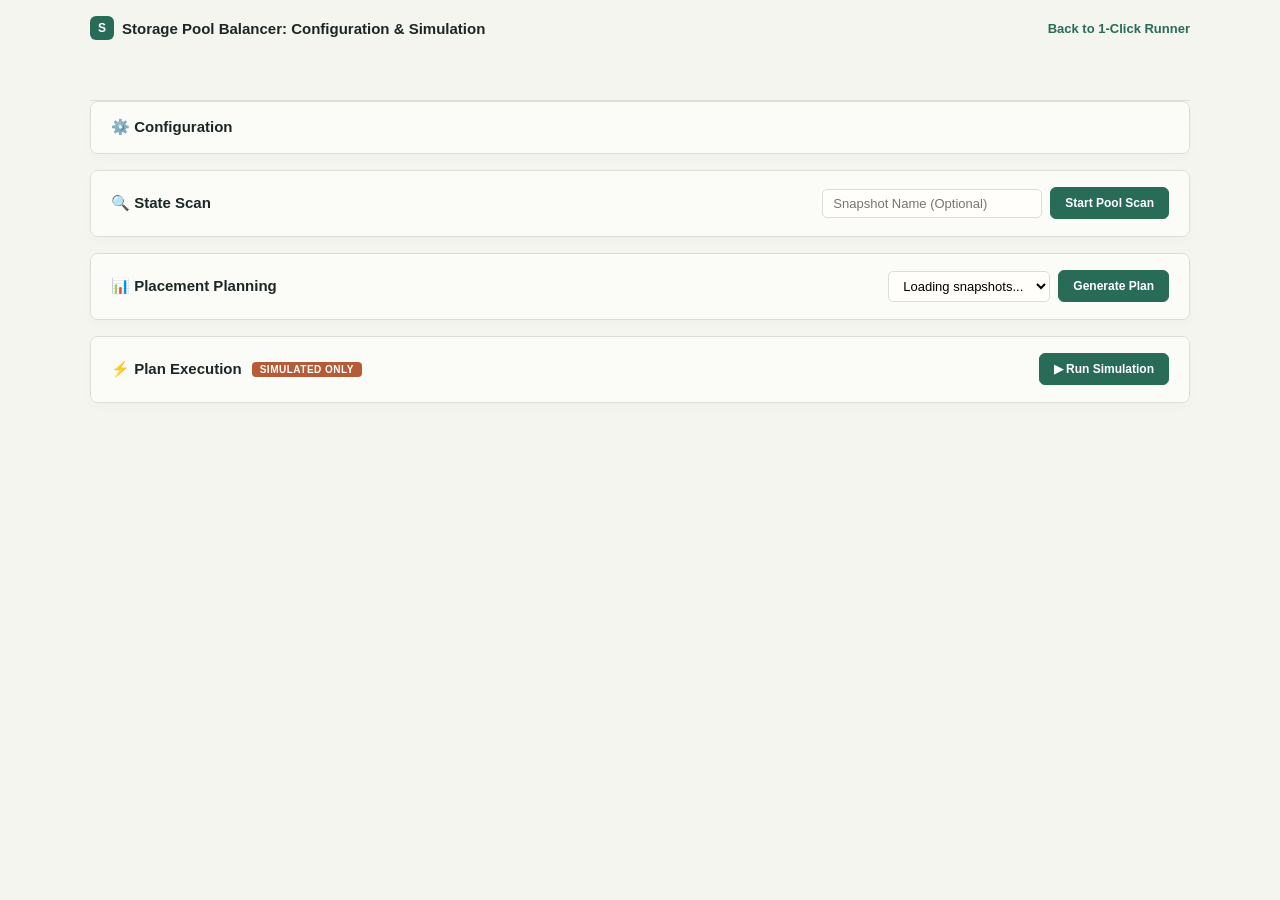
==== commit 057ccb9e: "Other changes" ====
--- a/StorageBalancer.App/wwwroot/configuration.html
+++ b/StorageBalancer.App/wwwroot/configuration.html
@@ -252,7 +252,7 @@
                 <div class="summary-title">📊 Placement Planning <span class="summary-subtitle" id="plan-subtitle"></span></div>
                 <div style="display:flex; align-items:center; gap:8px;" onclick="event.stopPropagation();">
                     <select id="plan-snapshot-select" onchange="state.activePlanSnapshot = null;" style="max-width:280px; padding:6px 10px; border:1px solid var(--line); border-radius:5px; background:var(--surface); font-size:13px; font-weight:normal;"><option value="">Loading snapshots...</option></select>
-                    <button class="btn primary" id="btn-plan-generate" onclick="event.stopPropagation(); document.getElementById('details-plan').open = true; generatePlan();">Generate Preview</button>
+                    <button class="btn primary" id="btn-plan-generate" onclick="event.stopPropagation(); document.getElementById('details-plan').open = true; generatePlan();">Generate Plan</button>
                 </div>
             </summary>
             <div class="content">
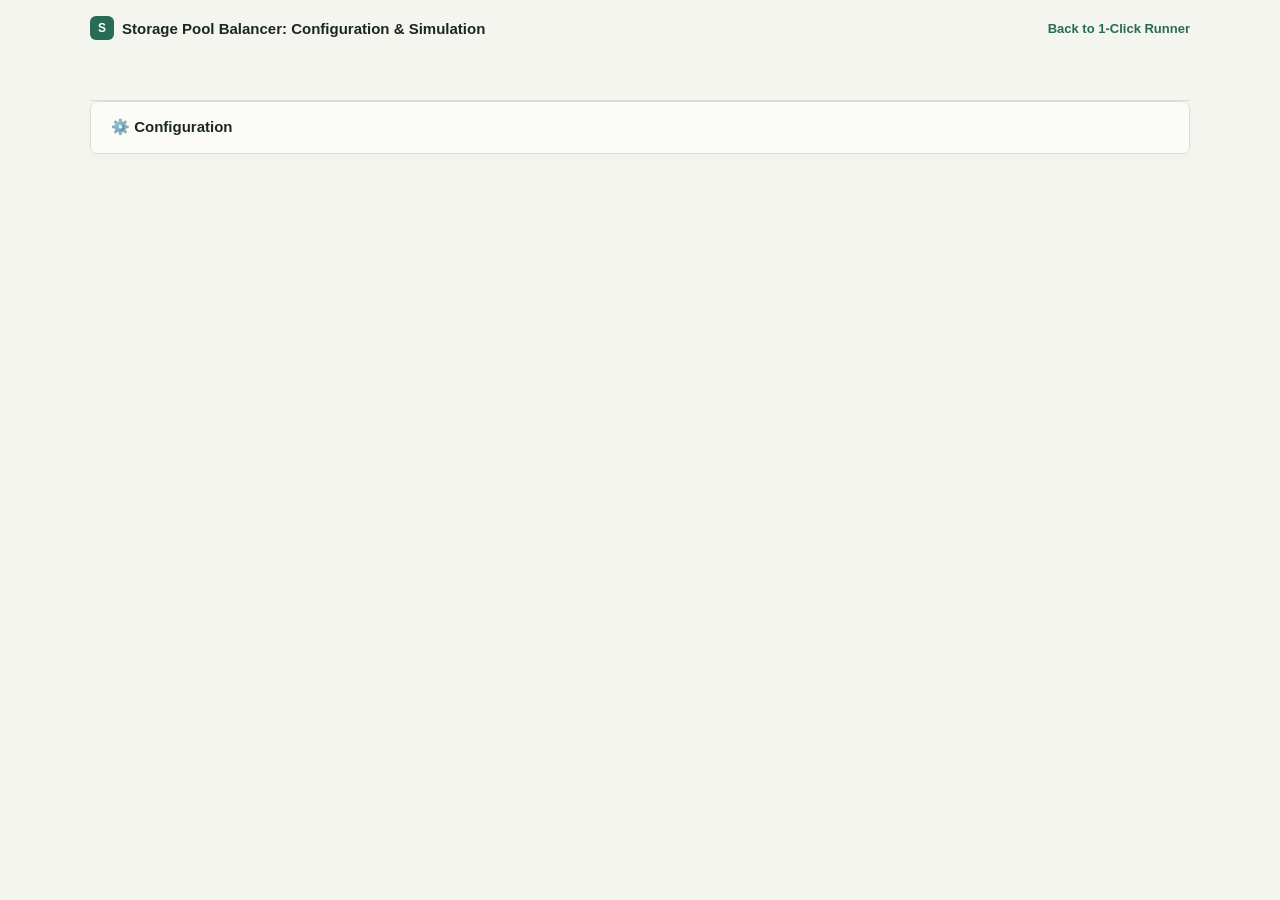
==== commit 2d467196: "Refactoring to clean up code." ====
--- a/StorageBalancer.App/wwwroot/configuration.html
+++ b/StorageBalancer.App/wwwroot/configuration.html
@@ -145,7 +145,7 @@
                 <div class="toolbar" style="margin-bottom:24px;">
                     <div style="display:flex; gap:16px; width:100%;">
                         <div class="field" style="flex:1;">
-                            <div class="field-header" title="Folder directory where storage pool scan snapshots (.json) are stored and loaded">Snapshots Folder</div>
+                            <div class="field-header" title="Folder directory where storage pool scan snapshots (.snapshot) are stored and loaded">Snapshots Folder</div>
                             <input type="text" id="cfg-snapshot-dir" placeholder="E:\Snapshots">
                         </div>
                     </div>
@@ -216,144 +216,31 @@
             </div>
         </details>
 
-        <!-- STATE SCAN -->
-        <details id="details-scan">
-            <summary style="display:flex; justify-content:space-between; align-items:center; gap:12px; flex-wrap:wrap;">
-                <div class="summary-title">🔍 State Scan <span class="summary-subtitle" id="scan-subtitle"></span></div>
-                <div style="display:flex; align-items:center; gap:8px;" onclick="event.stopPropagation();">
-                    <input type="text" id="scan-name" placeholder="Snapshot Name (Optional)" title="Optional custom name for this scan snapshot. Defaults to date and time if empty" style="width:220px; padding:6px 10px; border:1px solid var(--line); border-radius:5px; background:var(--surface); font-size:13px; font-weight:normal;">
-                    <button class="btn danger" id="btn-scan-cancel" onclick="event.stopPropagation(); cancelScan()" style="display:none;" title="Cancel the currently running pool scan">Cancel Scan</button>
-                    <button class="btn primary" id="btn-scan-start" onclick="event.stopPropagation(); document.getElementById('details-scan').open = true; startScan();" title="Start scanning all configured volumes to catalog files, folders, and sizes">Start Pool Scan</button>
-                </div>
-            </summary>
-            <div class="content">
-                <table class="scan-table">
-                <thead>
-                        <tr>
-                            <th style="width: 70px;" title="Volume alias being scanned">Volume</th>
-                            <th style="width: 120px;" title="Current scan status: Scanning, Waiting, Queued, Ready, or Complete">State</th>
-                            <th style="width: 80px; text-align:right;" title="Total number of files cataloged on this volume">Files</th>
-                            <th style="width: 80px; text-align:right;" title="Total number of directories cataloged on this volume">Folders</th>
-                            <th style="width: 100px; text-align:right;" title="Total logical file size scanned on this volume">Logical Data</th>
-                            <th style="width: auto; padding-left: 16px;" title="Folder path currently being scanned on disk">Current Path</th>
-                        </tr>
-                    </thead>
-                        <tbody id="scan-tbody">
-                        <tr><td colspan="6" style="text-align:center; color:var(--muted); padding:20px;">No scan running.</td></tr>
-                    </tbody>
-                </table>
-                <div id="scan-notice" class="notice"></div>
-            </div>
-        </details>
-
-        <!-- PLACEMENT PLANNING -->
-        <details id="details-plan">
-            <summary style="display:flex; justify-content:space-between; align-items:center; gap:12px; flex-wrap:wrap;">
-                <div class="summary-title">📊 Placement Planning <span class="summary-subtitle" id="plan-subtitle"></span></div>
-                <div style="display:flex; align-items:center; gap:8px;" onclick="event.stopPropagation();">
-                    <select id="plan-snapshot-select" onchange="state.activePlanSnapshot = null;" style="max-width:280px; padding:6px 10px; border:1px solid var(--line); border-radius:5px; background:var(--surface); font-size:13px; font-weight:normal;"><option value="">Loading snapshots...</option></select>
-                    <button class="btn primary" id="btn-plan-generate" onclick="event.stopPropagation(); document.getElementById('details-plan').open = true; generatePlan();">Generate Plan</button>
-                </div>
-            </summary>
-            <div class="content">
-                <div id="plan-notice" class="notice"></div>
-
-                <div id="plan-results" style="margin-top:20px;"></div>
-            </div>
-        </details>
-
-        <!-- PLAN EXECUTION (SIMULATION) -->
-        <details id="details-exec">
-            <summary style="display:flex; justify-content:space-between; align-items:center; gap:12px; flex-wrap:wrap;">
-                <div class="summary-title" style="display:flex; align-items:center; gap:10px;">
-                    <span>⚡ Plan Execution</span>
-                    <span style="background:#b65b38; color:white; font-size:10px; font-weight:800; padding:2px 8px; border-radius:4px; letter-spacing:0.5px;">SIMULATED ONLY</span>
-                    <span class="summary-subtitle" id="exec-subtitle"></span>
-                </div>
-                <div style="display:flex; align-items:center; gap:8px;" onclick="event.stopPropagation();">
-                    <button class="btn danger" id="btn-exec-cancel" onclick="event.stopPropagation(); cancelSimExecution()" style="display:none;" title="Cancel currently running simulation">Cancel Simulation</button>
-                    <button class="btn primary" id="btn-exec-start" onclick="event.stopPropagation(); document.getElementById('details-exec').open = true; startSimExecution();" title="Run simulated file balancing execution">▶ Run Simulation</button>
-                </div>
-            </summary>
-            <div class="content">
-                <!-- Simulation Settings Toolbar -->
-                <div class="toolbar" style="margin-bottom:16px; background:#fbfcf9; border:1px solid var(--line); border-radius:6px; padding:12px 16px; display:flex; flex-wrap:wrap; gap:16px; align-items:flex-end;">
-                    <div class="field" style="flex:1; min-width:220px; align-self:center;">
-                        <span style="font-size:12px; color:var(--muted);">
-                            Uses snapshot selected in <strong>Placement Planning</strong> above.
-                        </span>
-                    </div>
-                    <div class="field" style="width:160px;">
-                        <div class="field-header" title="Maximum concurrent worker threads for this simulation">Nb of threads for Sim</div>
-                        <input type="number" id="sim-threads" min="1" max="16" value="2">
-                    </div>
-                    <div class="field" style="width:180px;">
-                        <div class="field-header" title="Simulated time scale for file balancing">Sim Duration</div>
-                        <select id="sim-duration">
-                            <option value="0">0s (Instant / No delay)</option>
-                            <option value="30">30 seconds</option>
-                            <option value="60">1 minute</option>
-                            <option value="120" selected>2 minutes (Default)</option>
-                            <option value="300">5 minutes</option>
-                            <option value="600">10 minutes</option>
-                        </select>
-                    </div>
-                </div>
-
-                <!-- Summary bar with progress stats -->
-                <div class="exec-summary-bar" id="exec-summary-bar" style="display:none;">
-                    <div class="exec-stat">
-                        <span class="exec-stat-label">Progress</span>
-                        <span class="exec-stat-value" id="exec-pct">0%</span>
-                    </div>
-                    <div class="exec-stat">
-                        <span class="exec-stat-label">Transferred</span>
-                        <span class="exec-stat-value" id="exec-transferred">0 B / 0 B</span>
-                    </div>
-                    <div class="exec-stat">
-                        <span class="exec-stat-label">Files</span>
-                        <span class="exec-stat-value" id="exec-files">0 / 0</span>
-                    </div>
-                    <div class="exec-stat">
-                        <span class="exec-stat-label">Transfer Speed</span>
-                        <span class="exec-stat-value" id="exec-speed">0 MB/s</span>
-                    </div>
-                    <div class="exec-stat">
-                        <span class="exec-stat-label">Folders Cleaned</span>
-                        <span class="exec-stat-value" id="exec-folders-cleaned">-</span>
-                    </div>
-                    <div class="exec-progress-container">
-                        <div class="exec-progress-fill" id="exec-progress-fill"></div>
-                    </div>
-                </div>
-
-                <div id="exec-notice" class="notice"></div>
-
-                <!-- Execution table with live dual bars and active disk indicator -->
-                <table class="plan-table" id="exec-table" style="width:100%; margin-top:10px;">
-                    <thead>
-                        <tr>
-                            <th style="width: 110px;" title="Volume and physical disk participating in balancing">Volume</th>
-                            <th style="width: 80px; text-align:right;" title="Usable capacity of the volume">Capacity</th>
-                            <th style="width: auto; min-width: 260px; padding-left: 12px; padding-right: 12px;" title="Visual progression of outgoing data (-OUT) and incoming data (+IN) absorbing into the volume">START (-OUT) vs END (+IN)</th>
-                            <th style="width: 240px;" title="Live disk reading or writing activity with throughput">Current Activity</th>
-                            <th style="width: 140px; text-align:right;" title="Remaining data to be moved out (-OUT) and moved in (+IN)">Data Remaining</th>
-                            <th style="width: 90px; text-align:right;" title="Remaining files to be moved out (-OUT) and moved in (+IN)">Files Remaining</th>
-                        </tr>
-                    </thead>
-                    <tbody id="exec-tbody">
-                        <tr><td colspan="6" style="text-align:center; color:var(--muted); padding:20px;">No simulation running. Select a snapshot and click 'Run Simulation'.</td></tr>
-                    </tbody>
-                </table>
-                <div id="exec-folder-cleanup-container" style="display:none; margin-top:20px;"></div>
-            </div>
-        </details>
+        <!-- PIPELINE PROCESS SECTIONS -->
+        <div id="section-scan"></div>
+        <div id="section-plan"></div>
+        <div id="section-exec"></div>
     </main>
 
     <script src="/shared-scanner.js"></script>
     <script src="/shared-planner.js"></script>
     <script src="/shared-executer.js"></script>
     <script>
+        Balancer.scanner.renderSection('section-scan', {
+            showControls: true
+        });
+
+        Balancer.plan.renderSection('section-plan', {
+            showControls: true,
+            resultsStyle: 'margin-top:20px;'
+        });
+
+        Balancer.execution.renderSection('section-exec', {
+            isSimulation: true,
+            showControls: true,
+            showSimulationToolbar: true
+        });
+
         const escapeHtml = Balancer.escapeHtml;
         const formatBytes = Balancer.formatBytes;
 
@@ -863,23 +750,30 @@
             btnCancel.textContent = status.isCancellationRequested ? 'Cancelling...' : 'Cancel Scan';
             document.getElementById('scan-name').disabled = status.isScanning;
 
+            const scanDetailsVolumes = document.getElementById('scan-details-volumes');
             if (status.isScanning) {
                 document.getElementById('scan-subtitle').textContent = status.isCancellationRequested ? "Cancelling scan..." : "Scanning in progress...";
+                if (scanDetailsVolumes) scanDetailsVolumes.open = true;
             } else if (status.scannedAt) {
                 document.getElementById('scan-subtitle').textContent = `Last scan: ${new Date(status.scannedAt).toLocaleTimeString()}`;
+                if (scanDetailsVolumes) scanDetailsVolumes.open = false;
                 state.scanPolling = false;
                 loadSnapshots();
             } else {
                 document.getElementById('scan-subtitle').textContent = "";
             }
 
-            Balancer.scan.renderTable(status.volumes, document.getElementById('scan-tbody'), state.config?.volumes);
+            Balancer.scan.renderTable(status, document.getElementById('scan-tbody'), state.config?.volumes);
         }
 
         async function startScan() {
             const notice = document.getElementById('scan-notice');
             notice.textContent = "";
             notice.className = "notice"; // Clear errors
+
+            document.getElementById('details-scan').open = true;
+            const scanDetailsVolumes = document.getElementById('scan-details-volumes');
+            if (scanDetailsVolumes) scanDetailsVolumes.open = true;
 
             const snapName = document.getElementById('scan-name').value.trim();
             try {
@@ -933,7 +827,7 @@
                 notice.innerHTML = "";
                 notice.className = "notice";
                 if (subtitle) subtitle.textContent = `Generated: ${new Date().toLocaleTimeString()}`;
-                Balancer.plan.renderPlan(plan, results, { sectionsOpenByDefault: true });
+                Balancer.plan.renderPlan(plan, results, { sectionsOpenByDefault: false });
             } catch (err) {
                 state.activePlanSnapshot = null;
                 notice.textContent = err.message;
@@ -976,7 +870,6 @@
             const execProgressFill = document.getElementById('exec-progress-fill');
             const execFoldersCleaned = document.getElementById('exec-folders-cleaned');
             const notice = document.getElementById('exec-notice');
-            const folderContainer = document.getElementById('exec-folder-cleanup-container');
 
             btnStart.style.display = status.isRunning ? 'none' : 'inline-flex';
             btnCancel.style.display = status.isRunning ? 'inline-flex' : 'none';
@@ -985,71 +878,28 @@
 
             const volumeColors = Balancer.getVolumeColorMap(state.config.volumes);
 
-            if (status.isRunning) {
-                summaryBar.style.display = 'flex';
-                if (folderContainer) folderContainer.style.display = 'none';
-                const isPrep = status.phase === 'Preparing' || !status.volumes || status.volumes.length === 0;
-                if (isPrep) {
-                    subtitle.innerHTML = '<span class="spinner" style="width:12px; height:12px; margin-right:6px;"></span> Preparing execution... (Computing placement plan)';
-                    execPct.textContent = 'Preparing...';
-                    execTransferred.textContent = 'Analyzing...';
-                    execFiles.textContent = 'Analyzing...';
-                    execSpeed.textContent = '0 MB/s';
-                    if (execFoldersCleaned) execFoldersCleaned.textContent = '-';
-                } else if (status.phase === 'Cleaning Folders') {
-                    subtitle.innerHTML = '<span class="spinner" style="width:12px; height:12px; margin-right:6px;"></span> Simulating safe empty folder cleanup across volumes...';
-                    execPct.textContent = '100%';
-                    execTransferred.textContent = `${formatBytes(status.transferredBytes)} / ${formatBytes(status.totalBytes)}`;
-                    execFiles.textContent = `${(status.transferredFiles || 0).toLocaleString()} / ${(status.totalFiles || 0).toLocaleString()}`;
-                    execSpeed.textContent = '0 MB/s';
-                    if (execFoldersCleaned) execFoldersCleaned.textContent = 'Cleaning...';
-                } else {
-                    subtitle.textContent = status.isCancellationRequested ? 'Cancelling simulation...' : 'Simulation running...';
-                    const pct = status.progressPercent || 0;
-                    execPct.textContent = `${pct.toFixed(0)}%`;
-                    execProgressFill.style.width = `${pct}%`;
-                    execTransferred.textContent = `${formatBytes(status.transferredBytes)} / ${formatBytes(status.totalBytes)}`;
-                    execFiles.textContent = `${(status.transferredFiles || 0).toLocaleString()} / ${(status.totalFiles || 0).toLocaleString()}`;
-                    execSpeed.textContent = status.throughputBps > 0 ? `${(status.throughputBps / (1024 * 1024)).toFixed(1)} MB/s` : '0 MB/s';
-                    if (execFoldersCleaned) execFoldersCleaned.textContent = '-';
-                }
+            Balancer.execution.renderStatusSummary(status, {
+                subtitle,
+                pct: execPct,
+                progressFill: execProgressFill,
+                transferred: execTransferred,
+                files: execFiles,
+                speed: execSpeed,
+                foldersCleaned: execFoldersCleaned,
+                summaryBar,
+                notice
+            }, { isSimulation: true });
+
+            if (status.isRunning || status.completedAt || status.phase === 'Completed') {
                 Balancer.execution.renderTable(status, execTbody, volumeColors);
-            } else if (status.completedAt) {
-                summaryBar.style.display = 'flex';
-                const pct = status.progressPercent || 0;
-                execPct.textContent = `${pct.toFixed(0)}%`;
-                execProgressFill.style.width = `${pct}%`;
-                execTransferred.textContent = `${formatBytes(status.transferredBytes)} / ${formatBytes(status.totalBytes)}`;
-                execFiles.textContent = `${(status.transferredFiles || 0).toLocaleString()} / ${(status.totalFiles || 0).toLocaleString()}`;
-                execSpeed.textContent = '0 MB/s';
-                if (execFoldersCleaned) {
-                    execFoldersCleaned.textContent = status.folderCleanup ? (status.folderCleanup.cleanedCount || 0).toLocaleString() : '-';
-                }
-                Balancer.execution.renderTable(status, execTbody, volumeColors);
-
-                if (status.error) {
-                    subtitle.textContent = 'Simulation stopped with error';
-                    notice.textContent = status.error;
-                    notice.className = 'notice error';
-                } else {
-                    subtitle.textContent = `Completed at ${new Date(status.completedAt).toLocaleTimeString()}`;
-                    notice.textContent = 'Simulation finished successfully.';
-                    notice.className = 'notice success';
-                }
-
-                if (folderContainer && status.folderCleanup) {
-                    Balancer.execution.renderFolderCleanup(status.folderCleanup, folderContainer);
-                } else if (folderContainer) {
-                    folderContainer.style.display = 'none';
-                    folderContainer.innerHTML = '';
-                }
-            } else {
-                subtitle.textContent = '';
-                if (execFoldersCleaned) execFoldersCleaned.textContent = '-';
-                if (folderContainer) {
-                    folderContainer.style.display = 'none';
-                    folderContainer.innerHTML = '';
-                }
+            }
+            if (status.phase === 'Completed' || status.completedAt) {
+                const planVol = document.getElementById('plan-details-volumes');
+                if (planVol) planVol.open = false;
+                const planPlacements = document.getElementById('plan-details-placements');
+                if (planPlacements) planPlacements.open = false;
+                const planCleanup = document.getElementById('plan-details-cleanup');
+                if (planCleanup) planCleanup.open = false;
             }
         }
 
@@ -1093,13 +943,8 @@
             const execTbody = document.getElementById('exec-tbody');
             const btnStart = document.getElementById('btn-exec-start');
             const btnCancel = document.getElementById('btn-exec-cancel');
-            const folderContainer = document.getElementById('exec-folder-cleanup-container');
             const execFoldersCleaned = document.getElementById('exec-folders-cleaned');
             if (execFoldersCleaned) execFoldersCleaned.textContent = '-';
-            if (folderContainer) {
-                folderContainer.style.display = 'none';
-                folderContainer.innerHTML = '';
-            }
 
             // Immediate UI feedback on button click
             btnStart.style.display = 'none';
